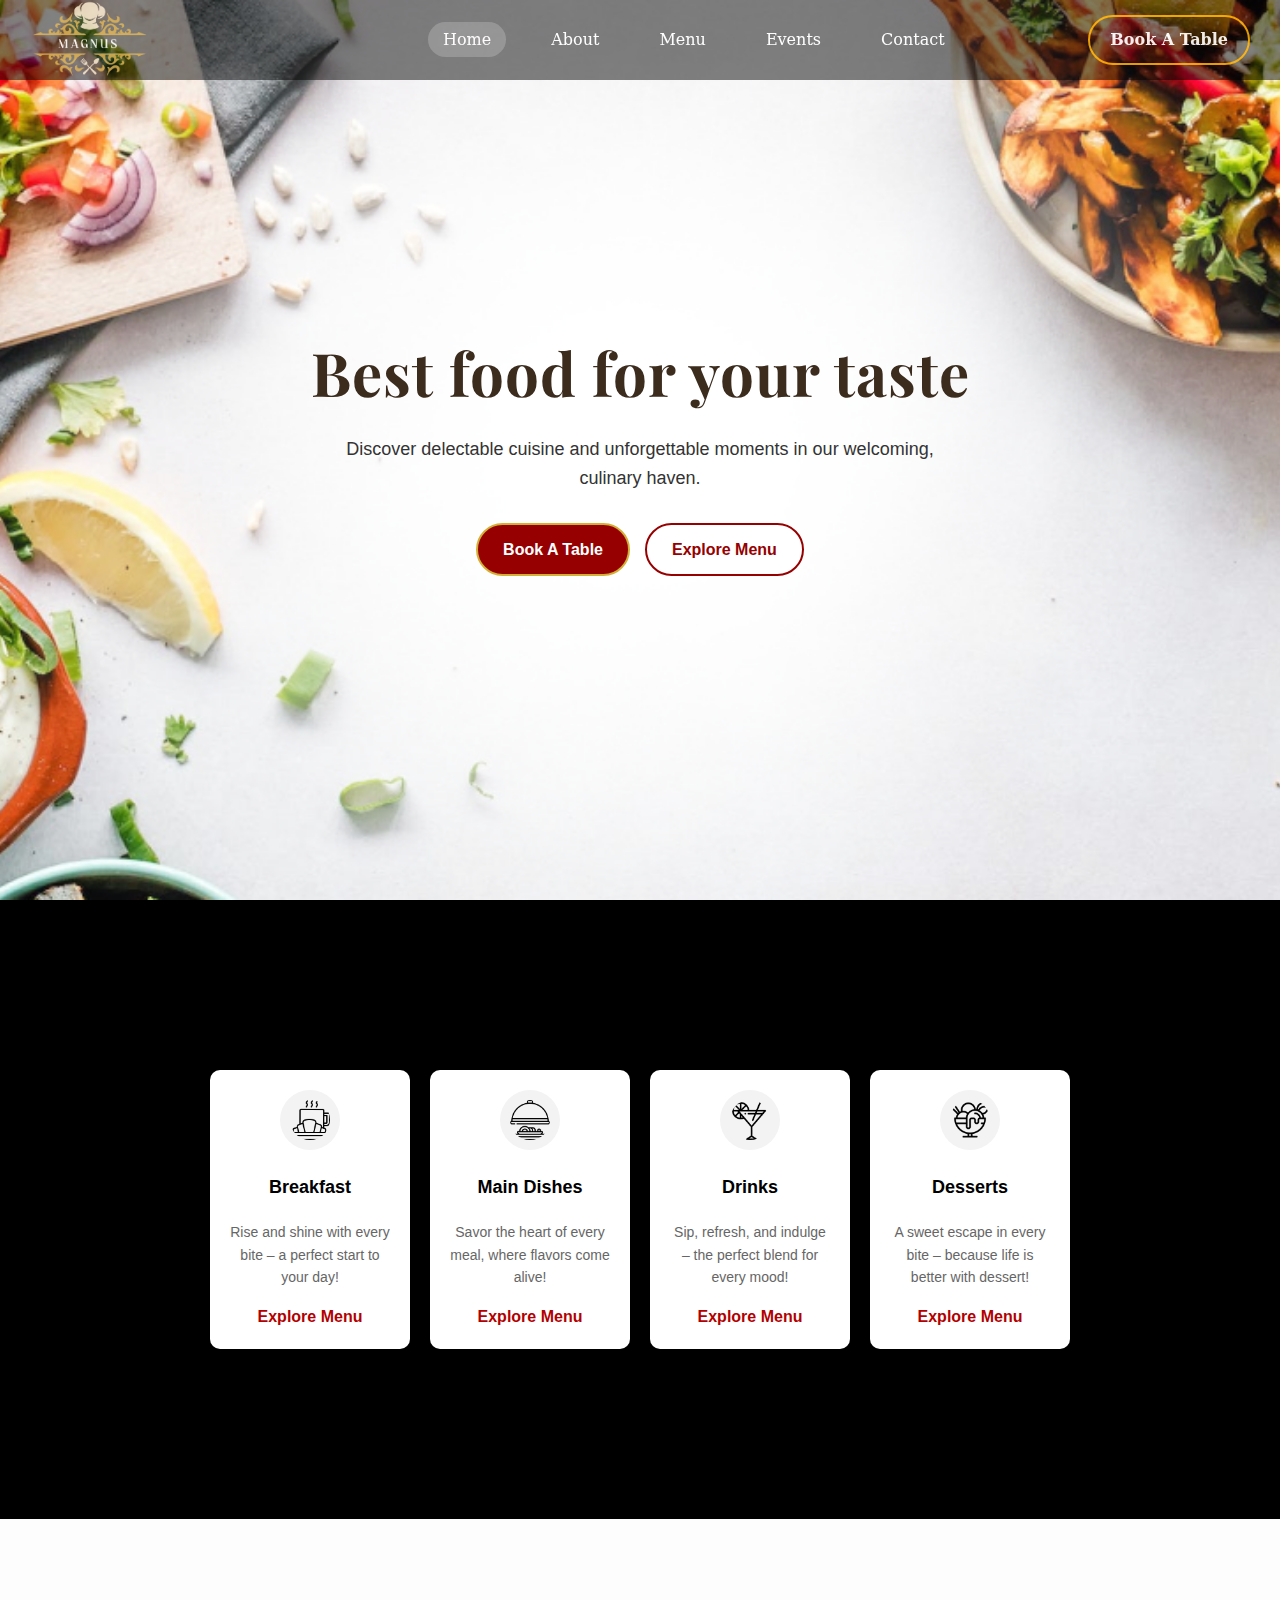
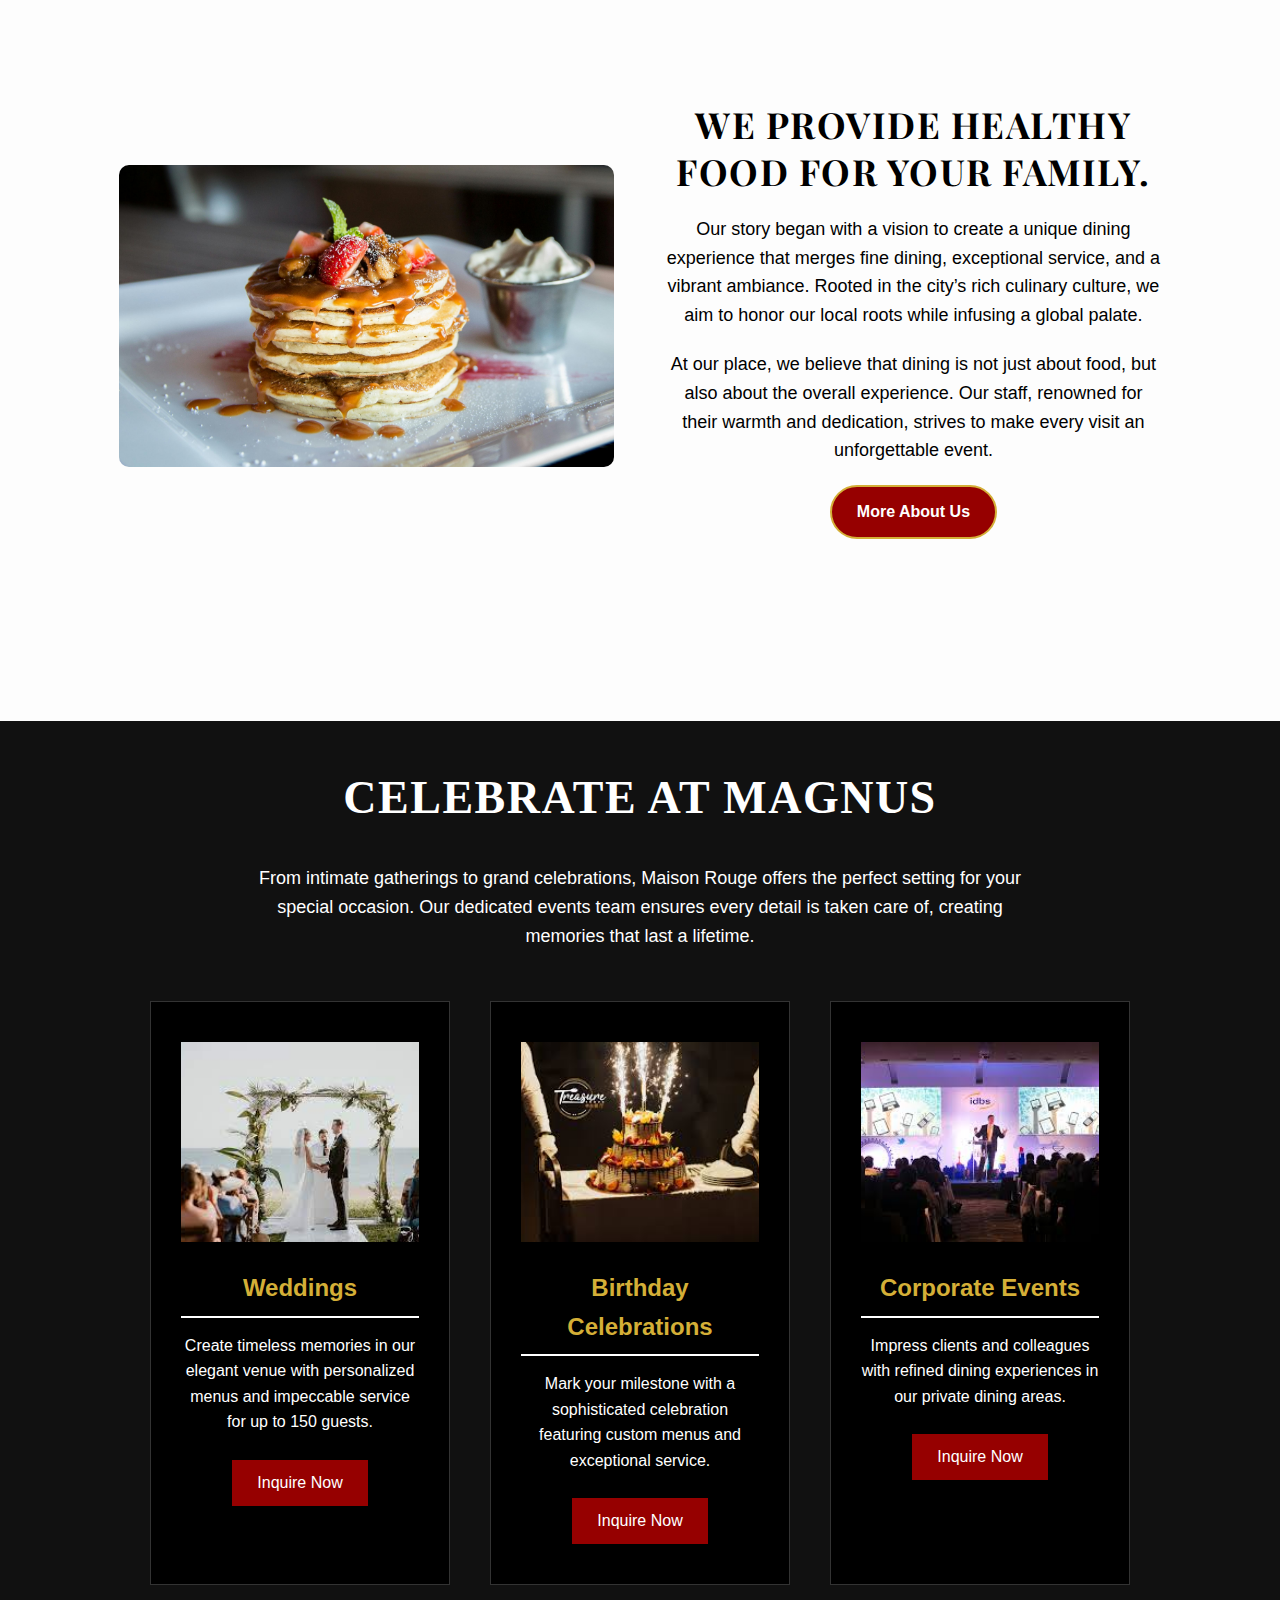
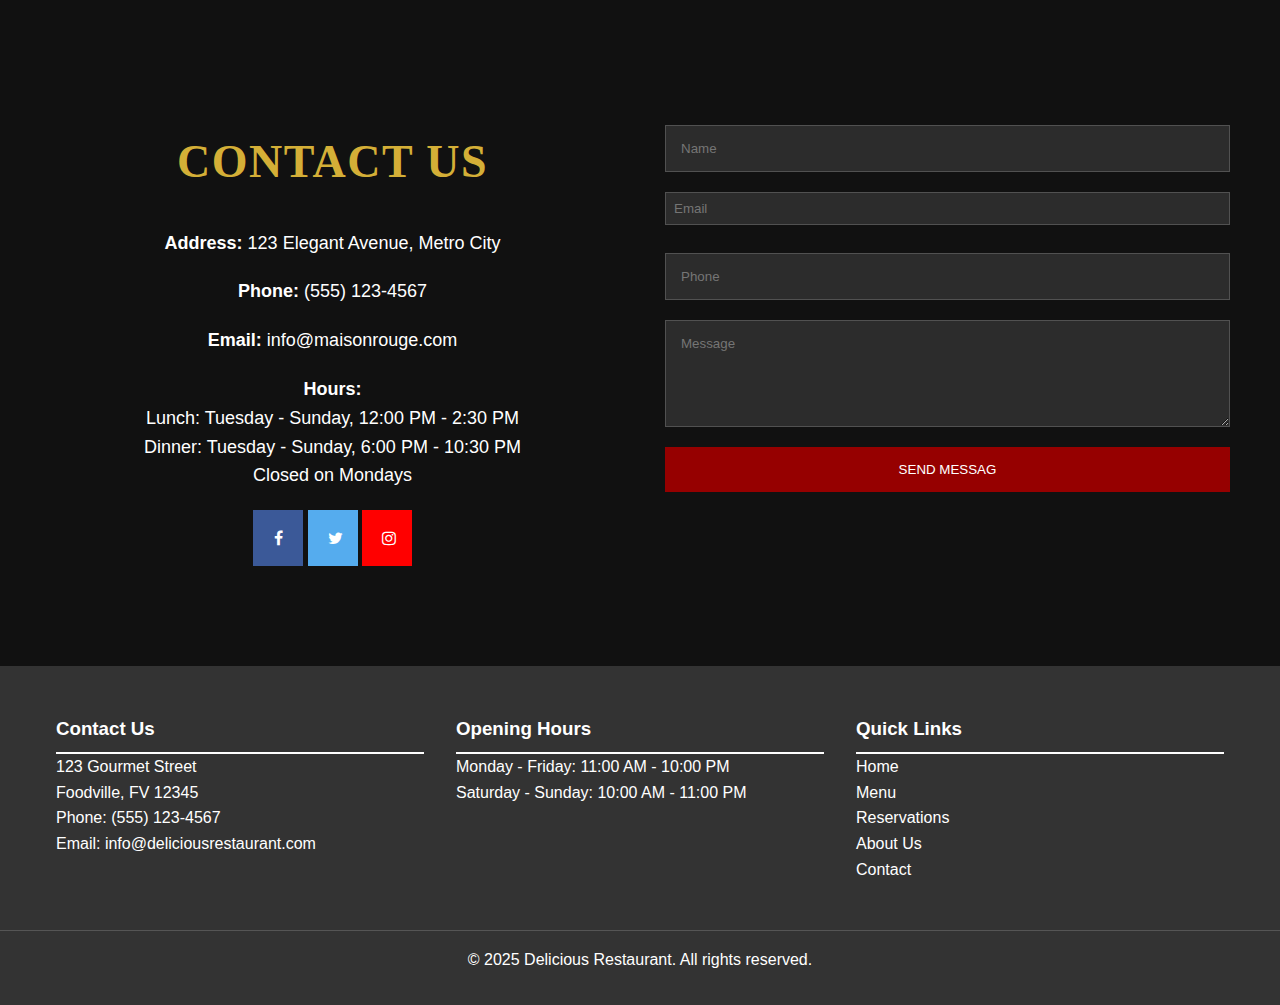
==== home.html @ 46269910 "initial commit" ====
<!DOCTYPE html>
<html lang="en">
<head>
    <meta charset="UTF-8">
    <meta name="viewport" content="width=device-width, initial-scale=1.0">
    <title>Magnus Restaurant</title>
    <link rel="stylesheet" href="style_home.css">
    <link href="https://fonts.googleapis.com/css2?family=Playfair+Display:wght@400;700&family=Montserrat:wght@400;700&display=swap" rel="stylesheet">
</head>
<body>
    <header>
        <div class="logo">
            <img src="pictures_icons/Logo3.png" alt="Magnus">
           
        </div>
        <nav>
            <ul>
                <li><a href="#" class="active">Home</a></li>
                <li><a href="#about">About</a></li>
                <li><a href="#menu">Menu</a></li>
                <li><a href="#events">Events</a></li>
                <li><a href="#contact">Contact</a></li>
            </ul>
        </nav>
        <a href="book.html" class="book-btn">Book A Table</a>
        
        <script>
            const navLinks= document.querySelectorAll("nav ul li a");
             navLinks.forEach(link => {
        link.addEventListener("click", function () {
 navLinks.forEach(nav => nav.classList.remove("active"));
            this.classList.add("active");
        });
    });
        </script>
    </header>
    

    <section id="home" class="hero">
        <h1>Best food for your taste</h1>
        <p>Discover delectable cuisine and unforgettable moments in our welcoming, culinary haven.</p>
        
        <div class="cta-buttons">
            <a href="book.html" class="btn primary">Book A Table</a>
            <a href="menu.html" class="btn secondary">Explore Menu</a>
        </div>
    </section>
    
    <section id="menu">
        <div class="menu-section">
            <div class="menu-card">
                <img src="pictures_icons/breakfast_icon.png" alt="Breakfast">
                <h3>Breakfast</h3>
                <p>Rise and shine with every bite – a perfect start to your day!</p>
                <a href="menu.html?category=breakfast">Explore Menu</a>
            </div>
            <div class="menu-card">
                <img src="pictures_icons/maindish_icon.png" alt="Main Dishes">
                <h3>Main Dishes</h3>
                <p>Savor the heart of every meal, where flavors come alive!</p>
                <a href="menu.html?category=main">Explore Menu</a>
            </div>
            <div class="menu-card">
                <img src="pictures_icons/drinnks_icon.png" alt="Drinks">
                <h3>Drinks</h3>
                <p>Sip, refresh, and indulge – the perfect blend for every mood!</p>
                <a href="menu.html?category=drinks">Explore Menu</a>
            </div>
            <div class="menu-card">
                <img src="pictures_icons/desert_icon.png" alt="Desserts">
                <h3>Desserts</h3>
                <p>A sweet escape in every bite – because life is better with dessert!</p>
                <a href="menu.html#category=desserts">Explore Menu</a>
            </div>
        </div>
    </section>
    
    <script>
        document.addEventListener("DOMContentLoaded", function () {
            const urlParams = new URLSearchParams(window.location.search);
            const category = urlParams.get("category"); // Get the category from the URL
    
            if (category) {
                // Simulate clicking the respective filter button
                const targetButton = document.querySelector(`.filter-btn[data-filter="${category}"]`);
                if (targetButton) {
                    targetButton.click();
                }
            }
        });
    </script>
    


    </section>
    <selection> 
         <!-- About -->
    <section id="about">
        <div class="about-section">
            <div class="image-container">
                <img src="/pictures_icons/food.jpg" alt="Delicious food">
               
            </div>
            <div class="text-container">
                <h2>We provide healthy food for your family.</h2>
                <p>Our story began with a vision to create a unique dining experience that merges fine dining, exceptional service, and a vibrant ambiance. Rooted in the city’s rich culinary culture, we aim to honor our local roots while infusing a global palate.</p>
                <p>At our place, we believe that dining is not just about food, but also about the overall experience. Our staff, renowned for their warmth and dedication, strives to make every visit an unforgettable event.</p>
                <a href="aboutus.html" class="btn">More About Us</a>
            </div>
        </div>
    </section>
</selection>
  
    

    <!-- Eventet -->
    <section id="events" class="events">
        <h2>Celebrate at MAGNUS</h2>
        <p>From intimate gatherings to grand celebrations, Maison Rouge offers the perfect setting for your special occasion. Our dedicated events team ensures every detail is taken care of, creating memories that last a lifetime.</p>
        
        <div class="event-types">
            <div class="event-type">
                <img src="pictures_icons/images.jpg" alt="Wedding venue">
                <h3>Weddings</h3>
                <p>Create timeless memories in our elegant venue with personalized menus and impeccable service for up to 150 guests.</p>
                <a href="book.html">Inquire Now</a>
            </div>
            <div class="event-type">
                <img src="pictures_icons/images-1.jpg" alt="Birthday celebration">
                <h3>Birthday Celebrations</h3>
                <p>Mark your milestone with a sophisticated celebration featuring custom menus and exceptional service.</p>
                <a href="book.html">Inquire Now</a>
            </div>
            <div class="event-type">
                <img src="pictures_icons/download-2.jpg" alt="Corporate event">
                <h3>Corporate Events</h3>
                <p>Impress clients and colleagues with refined dining experiences in our private dining areas.</p>
                <a href="book.html">Inquire Now</a>
            </div>
        </div>
    </section>
    
    <!-- Kontakti -->
    <section id="contact" class="contact">
        <div class="contact-info">
            <h2>Contact Us</h2>
            <p><strong>Address:</strong> 123 Elegant Avenue, Metro City</p>
            <p><strong>Phone:</strong> (555) 123-4567</p>
            <p><strong>Email:</strong> info@maisonrouge.com</p>
            <p><strong>Hours:</strong><br>
               Lunch: Tuesday - Sunday, 12:00 PM - 2:30 PM<br>
               Dinner: Tuesday - Sunday, 6:00 PM - 10:30 PM<br>
               Closed on Mondays
            </p>
 <link rel="stylesheet" href="https://cdnjs.cloudflare.com/ajax/libs/font-awesome/4.7.0/css/font-awesome.min.css">
<a href="https://www.facebook.com/" class="fa fa-facebook"></a>
<a href="https://x.com/i/flow/login?lang=en" class="fa fa-twitter"></a>
<a href="https://www.instagram.com/" class ="fa fa-instagram"></a>

        </div>
        <div class="contact-form">
            <form>
                <input type="text" placeholder="Name" required>
                <input type="email" placeholder="Email" required>
                <input type="tel" placeholder="Phone">
               
                <textarea rows="5" placeholder="Message" required></textarea>
                <button type="submit">SEND MESSAG</button>
            </form>
        </div>
    </section>
    
<!-- FOOTER -->

    <footer>
        <div class="footer-content">
            <div class="footer-section">
                <h3>Contact Us</h3>
                <p>123 Gourmet Street<br>Foodville, FV 12345</p>
                <p>Phone: (555) 123-4567</p>
                <p>Email: info@deliciousrestaurant.com</p>
            </div>
            <div class="footer-section">
                <h3>Opening Hours</h3>
                <ul>
                    <li>Monday - Friday: 11:00 AM - 10:00 PM</li>
                    <li>Saturday - Sunday: 10:00 AM - 11:00 PM</li>
                </ul>
            </div>
            <div class="footer-section">
                <h3>Quick Links</h3>
                <ul>
                    <li><a href="home.html">Home</a></li>
                    <li><a href="home.html#menu">Menu</a></li>
                    <li><a href="home.html#events">Reservations</a></li>
                    <li><a href="home.html#about">About Us</a></li>
                    <li><a href="home.html#contact">Contact</a></li>
                </ul>
            </div>
           
        </div>
        <div class="copyright">
            <p>&copy; 2025 Delicious Restaurant. All rights reserved.</p>
        </div>
    </footer>


   
</body>
</html>
---- style_home.css ----
body {
    font-family: 'Montserrat', sans-serif;
    margin: 0;
    padding: 0;
    color: #333;
}

/* Nav */
header {
    display: flex;
    justify-content: space-between;
    align-items: center; 
    position: fixed;
    padding: 20px 30px; 
    padding-top: 0;
    padding-bottom: 0;
    background-color:#0000008b; 
    font-family: 'Serif', sans-serif;
    width: 100%;
    z-index: 1000; 
    box-sizing: border-box;
    opacity: 0.9;
}

/* Logo  */
.logo {
    display: flex;
    align-items: center;
}

.logo img {
    height: 80px;
    margin-right: 150px;
}

/* Nav Menu */
nav ul {
    list-style: none;
    display: flex;
    gap: 30px;
    padding: 0;
    margin: 0;
}

nav ul li {
    list-style: none;
}

nav ul li a {
    text-decoration: none;
    color: #fff; 
    font-size: 16px;
    font-weight: 500;
    padding: 8px 15px;
    transition: background-color 0.3s ease, color 0.3s ease; 
    border-radius: 20px;
}

/* Active  item */
nav ul li a.active {
    background-color: rgba(255, 255, 255, 0.2); 
    color: rgb(255, 253, 253);
}

/* Hover effect */
nav ul li a:hover {
    background-color: rgba(203, 201, 201, 0.3);
    color: rgb(255, 255, 255); 
    border-radius: 20px;
}

/* Book A Table Button */
.book-btn {
    text-decoration: none;
    color: rgb(255, 255, 255);
    font-size: 16px;
    font-weight: bold;
    padding: 10px 20px;
   
    border: 2px solid #f8ab04;
    border-radius: 25px;
    transition: all 0.3s ease;
}

.book-btn:hover {
    background-color: rgba(241, 186, 21, 0.924);
}



/* faqa par */
section {
    padding: 120px 20px;
    text-align: center;
}


.hero {
    position: relative;
    color: rgb(0, 0, 0);
    text-align: center;
    height: 100vh; 
    display: flex;
    flex-direction: column;
    justify-content: center;
    align-items: center;
    font-size: 20px;
    padding: 0 20px;
}


.hero::before {
    content: "";
    position: absolute;
    top: 0;
    left: 0;
    width: 100%;
    height: 100%;
    background: url('pictures_icons/hero2.png') no-repeat center center/cover;
    z-index: -1;
}


.hero h1 {
    font-size: 60px;
    margin-bottom: 15px;
    font-family: 'Playfair Display', serif;
    font-weight: bold;
    letter-spacing: 1px;
    color: #3c2c1e; 
}

.hero p {
    font-size: 18px;
    color: #333;
    max-width: 600px;
    margin-bottom: 30px;
}


.cta-buttons {
    display: flex;
    gap: 15px;
}


.btn {
    padding: 12px 25px;
    text-decoration: none;
    border-radius: 50px;
    font-size: 18px;
    font-weight: bold;
    transition: 0.4s;
    display: inline-block;
}

.btn.primary {
    background: #960000;
    color: white;
}

.btn.primary:hover {
    background: #D4AF37;
}


.btn.secondary {
    border: 2px solid #960000;
    color: #960000;
    background: white;
}

.btn.secondary:hover {
    background: #D4AF37;
    color: white;
    border:#D4AF37;
}

section h2 {
    font-size: 40px;
    margin-bottom: 20px;
    font-family: 'Cormorant Garamond', serif;
    font-weight: bold;
    text-transform: uppercase;
    color: rgb(0, 0, 0);
    letter-spacing: 1.5px;
}




body {
    background: #000000; 
    color: #000000;
    font-family: 'Lora', serif;
}


/* menu ne home */
.menu-section {
    display: flex;
    justify-content: center;
    gap: 20px;
    padding: 50px 20px;
}
.menu-card {
    background: white;
    border-radius: 10px;
    padding: 20px;
    width: 200px;
    box-shadow: 0 2px 10px rgba(0, 0, 0, 0.1);
    transition: transform 0.3s ease-in-out;
}
.menu-card:hover {
    transform: translateY(-5px);
}
.menu-card img {
    width: 60px;
    height: 60px;
    background: #f3f3f3;
    border-radius: 50%;
    padding: 10px;
}
.menu-card h3 {
    margin: 15px 0 10px;
    font-size: 18px;
}
.menu-card p {
    font-size: 14px;
    color: #666;
}
.menu-card a {
    display: block;
    margin-top: 15px;
    color: #b30000;
    font-weight: bold;
    text-decoration: none;
}
.menu-card a:hover {
    text-decoration: underline;
}


/* evente ne home */
    
    .events {
        padding: 40px 50px;
        background-color: #111;
        text-align: center;
    }
    
    .events h2 {
        font-size: 46px;
        margin-bottom: 30px;
        color: #D4AF37; 
    }
    
    .events p {
        max-width: 800px;
        margin: 0 auto 50px;
        line-height: 1.6;
        font-size: 18px;
    }
   
    .events h2, .events p, .event-type h3, .event-type p, .event-type a {
        color: #ffffff;
    }
    .event-types {
        display: flex;
        flex-wrap: wrap;
        justify-content: center;
        gap: 40px;
        margin-top: 50px;
    }
    
    .event-type {
        width: 300px;
        background-color: #000000;
        padding: 40px 30px;
        border: 1px solid #333;
        transition: 0.3s;
    }
    
    .event-type:hover {
        border-color: #D4AF37; 
        transform: translateY(-10px);
    }
    
    .event-type img {
        width: 100%;
        height: 200px;
        object-fit: cover;
        margin-bottom: 20px;
    }
    
    .event-type h3 {
        font-size: 24px;
        margin-bottom: 15px;
        color: #D4AF37; 
    }
    
    .event-type p {
        margin-bottom: 25px;
        font-size: 16px;
    }
    
    .event-type a {
        display: inline-block;
        padding: 10px 25px;
        background-color: #960000;
        color: rgb(255, 255, 255);
        text-decoration: none;
        transition: 0.3s;
    }
    
    .event-type a:hover {
        background-color: #D4AF37; 
        color: rgb(255, 255, 255);
    }
  


/* about ne home */
#about {
    width: 100%;
    background-color: rgb(253, 253, 253);
}

.about-section {
    display: flex;
    width: 100%;
    max-width: 100%;
    gap: 5%;
    padding: 5% 8%;
    align-items: center;
    background-color: rgb(253, 253, 253);
}

.image-container {
    position: relative;
    flex: 1;
}

.image-container img {
    width: 100%;
    height: auto;
    border-radius: 10px;
    object-fit: cover;
}

.text-container {
    flex: 1;
}

.text-container h2 {
    font-size: clamp(24px, 4vw, 36px);
    margin-bottom: 20px;
    font-family: 'Playfair Display', serif;
    color: rgb(0, 0, 0);
    line-height: 1.3;
}

.text-container p {
    font-size: clamp(14px, 2vw, 18px);
    margin-bottom: 20px;
    line-height: 1.6;
}

.btn {
    display: inline-block;
    padding: 12px 25px;
    background: #960000;
    border: 2px solid #D4AF37;
    border-radius: 30px;
    text-decoration: none;
    color: white;
    font-weight: bold;
    font-size: clamp(14px, 1.5vw, 16px);
    transition: background 0.4s ease-in-out, color 0.4s ease-in-out, border 0.4s ease-in-out;
}

.btn:hover {
    background: #D4AF37;
    color: white;
}



/* ikonat e rrjeteve sociale te kontakti */

.fa {
    padding: 20px;
    font-size: 30px;
    width: 50px;
    text-align: center;
    text-decoration: none;
  }
  
  .fa:hover {
    opacity: 0.7;
  }


  .fa-facebook {
    background: #3B5998;
    color: white;
  }
  
 
  .fa-twitter {
    background: #55ACEE;
    color: white;
  }

  .fa-instagram{
      background: red;
      color: white;
  }


 /* kontakt ne home*/
 .contact {
    padding: 100px 50px;
    background-color: #111;
    display: flex;
    flex-wrap: wrap;
    justify-content: space-between;
    gap: 50px;
}

.contact-info {
    flex: 1;
    min-width: 300px;
    color: white;
}

.contact-info h2 {
    font-size: 46px;
    margin-bottom: 30px;
    color: #D4AF37; 
}

.contact-info p {
    margin-bottom: 20px;
    line-height: 1.6;
    font-size: 18px;
}

.contact-form {
    flex: 1;
    min-width: 300px;
}

.contact-form form {
    display: flex;
    flex-direction: column;
    gap: 20px;
}



.contact-form button {
    padding: 15px;
    background-color: #960000; 
    color: #fff;
    border: none;
    cursor: pointer;
    transition: 0.3s;
    font-family: inherit;
}
.contact-form input, .contact-form textarea {
    padding: 15px;
    background-color: #2c2c2c;
    border: 1px solid rgb(81, 81, 81);
    color: #e0e0e0;
    font-family: inherit;
    width: 100%;
    box-sizing: border-box;
}
.contact-form button:hover {
    background-color: #D4AF37;
    color: #000;
}





        /* footer */
        body {
            font-family: Arial, sans-serif;
            line-height: 1.6;
            margin: 0;
            padding: 0;
        }
        footer {
            background-color: #333;
            color: #fff;
            padding: 2rem 0;
            margin: 0;
        }
        .footer-content {
            display: flex;
            flex-wrap: wrap;
            justify-content: space-around;
            max-width: 1200px;
            margin: 0 auto;
        }
        .footer-section {
            flex: 1;
            margin: 1rem;
            min-width: 200px;
        }
        h3 {
            border-bottom: 2px solid #fff;
            padding-bottom: 0.5rem;
        }
        ul {
            list-style-type: none;
            padding: 0;
        }
        a {
            color: #fff;
            text-decoration: none;
        }
        a:hover {
            text-decoration: underline;
        }
        .social-icons a {
            font-size: 1.5rem;
            margin-right: 1rem;
        }
        input[type="email"] {
            width: 100%;
            padding: 0.5rem;
            margin-bottom: 0.5rem;
        }
        button {
            background-color: #f4a460;
            border: none;
            color: #fff;
            cursor: pointer;
            padding: 0.5rem 1rem;
        }
        .copyright {
            text-align: center;
            margin-top: 2rem;
            padding-top: 1rem;
            border-top: 1px solid #555;
        }







        @media (max-width: 768px) {
          
            header {
                flex-direction: column;
                padding: 10px;
            }
            
            .logo img {
                margin-right: 0;
                margin-bottom: 10px;
               padding-right: 300;
               
            }
            
            nav ul {
                flex-direction: column;
                gap: 10px;
            }
            
            .book-btn {
                margin-top: 10px;
            }

           
            .hero h1 {
                font-size: 36px;
            }

            .hero p {
                font-size: 16px;
            }

           
            .menu-section {
                flex-direction: column;
                align-items: center;
            }

            .menu-card {
                width: 80%;
                max-width: 300px;
            }

           
            .container {
                flex-direction: column;
            }

            .image-container, .text-container {
                width: 100%;
            }

       
            .event-types {
                flex-direction: column;
                align-items: center;
            }

            .event-type {
                width: 80%;
                max-width: 300px;
            }

           
            .contact {
                flex-direction: column;
            }

            .contact-info, .contact-form {
                width: 100%;
            }

       
            .footer-content {
                flex-direction: column;
            }

            .footer-section {
                width: 100%;
                margin: 1rem 0;
            }
        }


        @media (max-width: 768px) {
            .about-section {
                flex-direction: column;
                gap: 40px;
                padding: 40px 5%;
            }
            
            .image-container, .text-container {
                flex: none;
                width: 100%;
            }
            
            .text-container h2 {
                text-align: center;
            }
            
            .text-container p {
                text-align: center;
            }
            
            .text-container .btn {
                display: block;
                margin: 0 auto;
                text-align: center;
                max-width: 200px;
            }
        }
        * {
            margin: 0;
            padding: 0;
            box-sizing: border-box;
        }
        
        body {
            font-family: Arial, sans-serif;
            line-height: 1.6;
        }
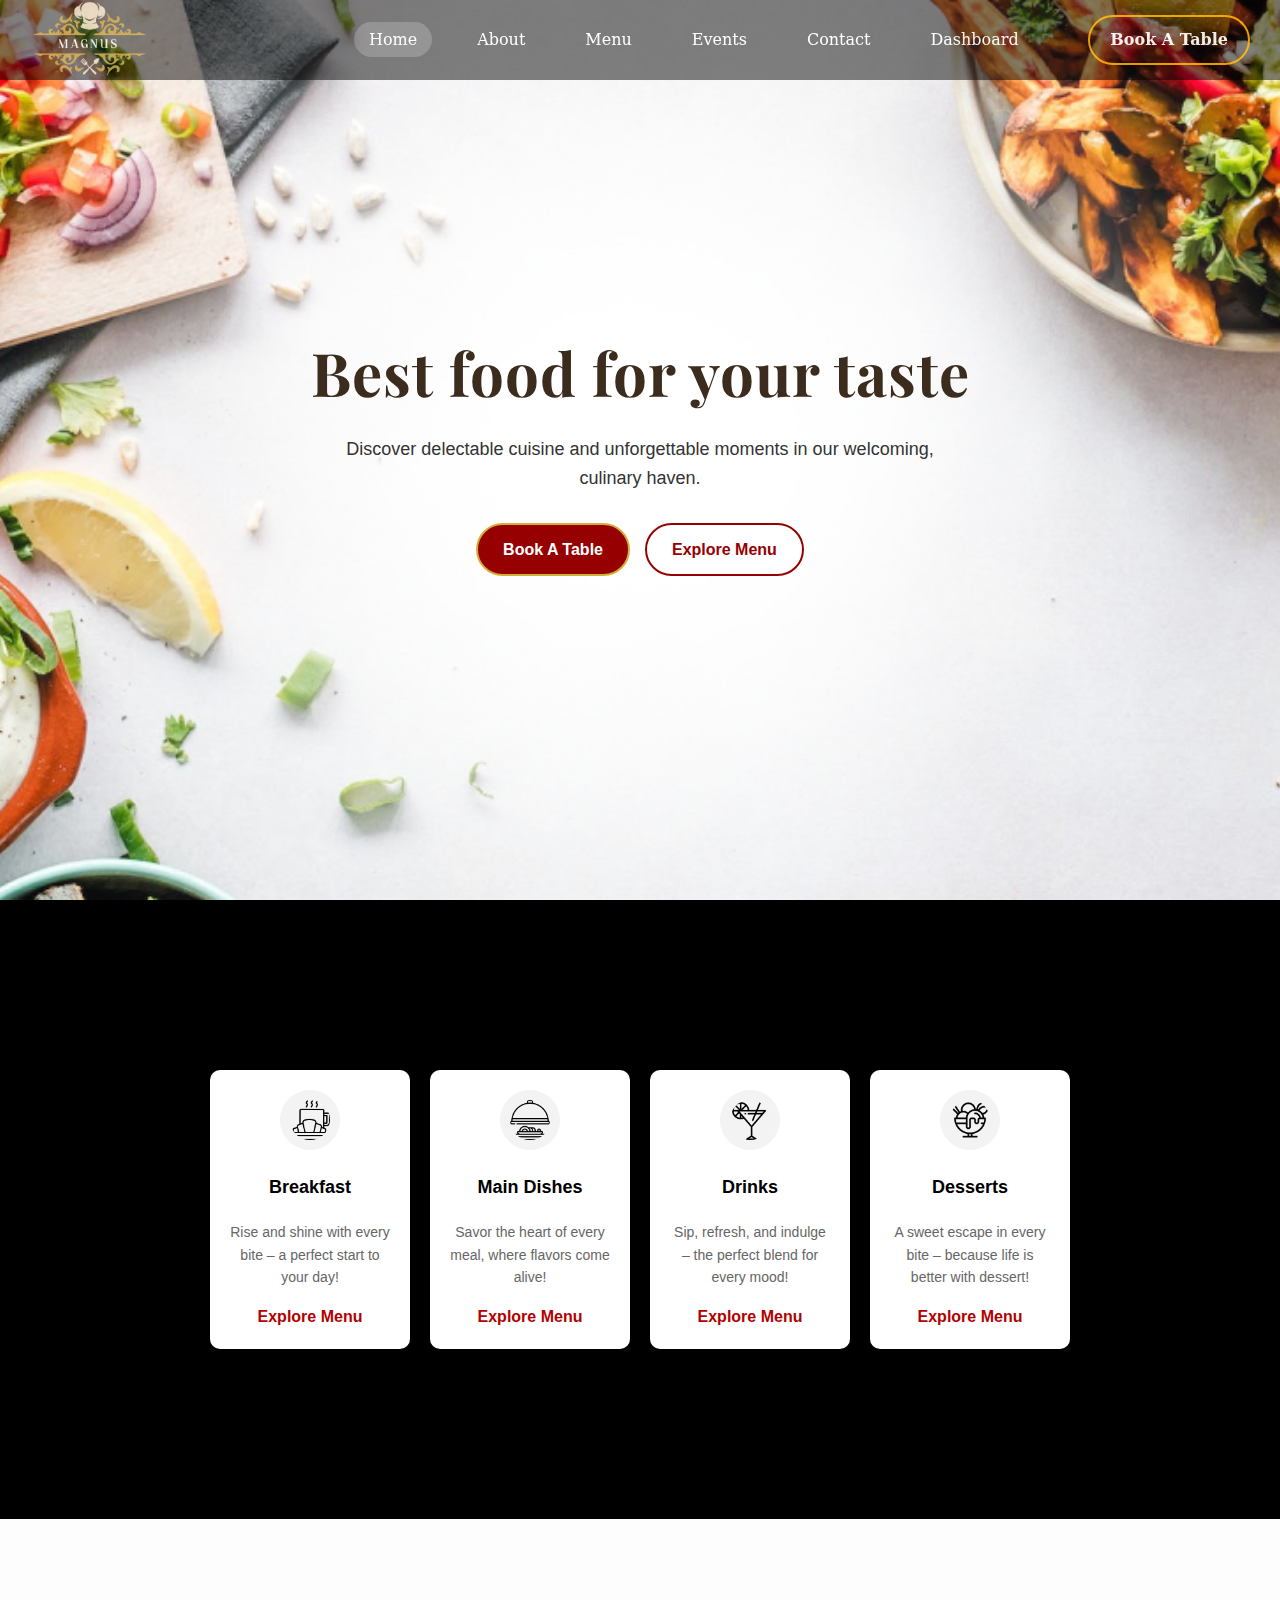
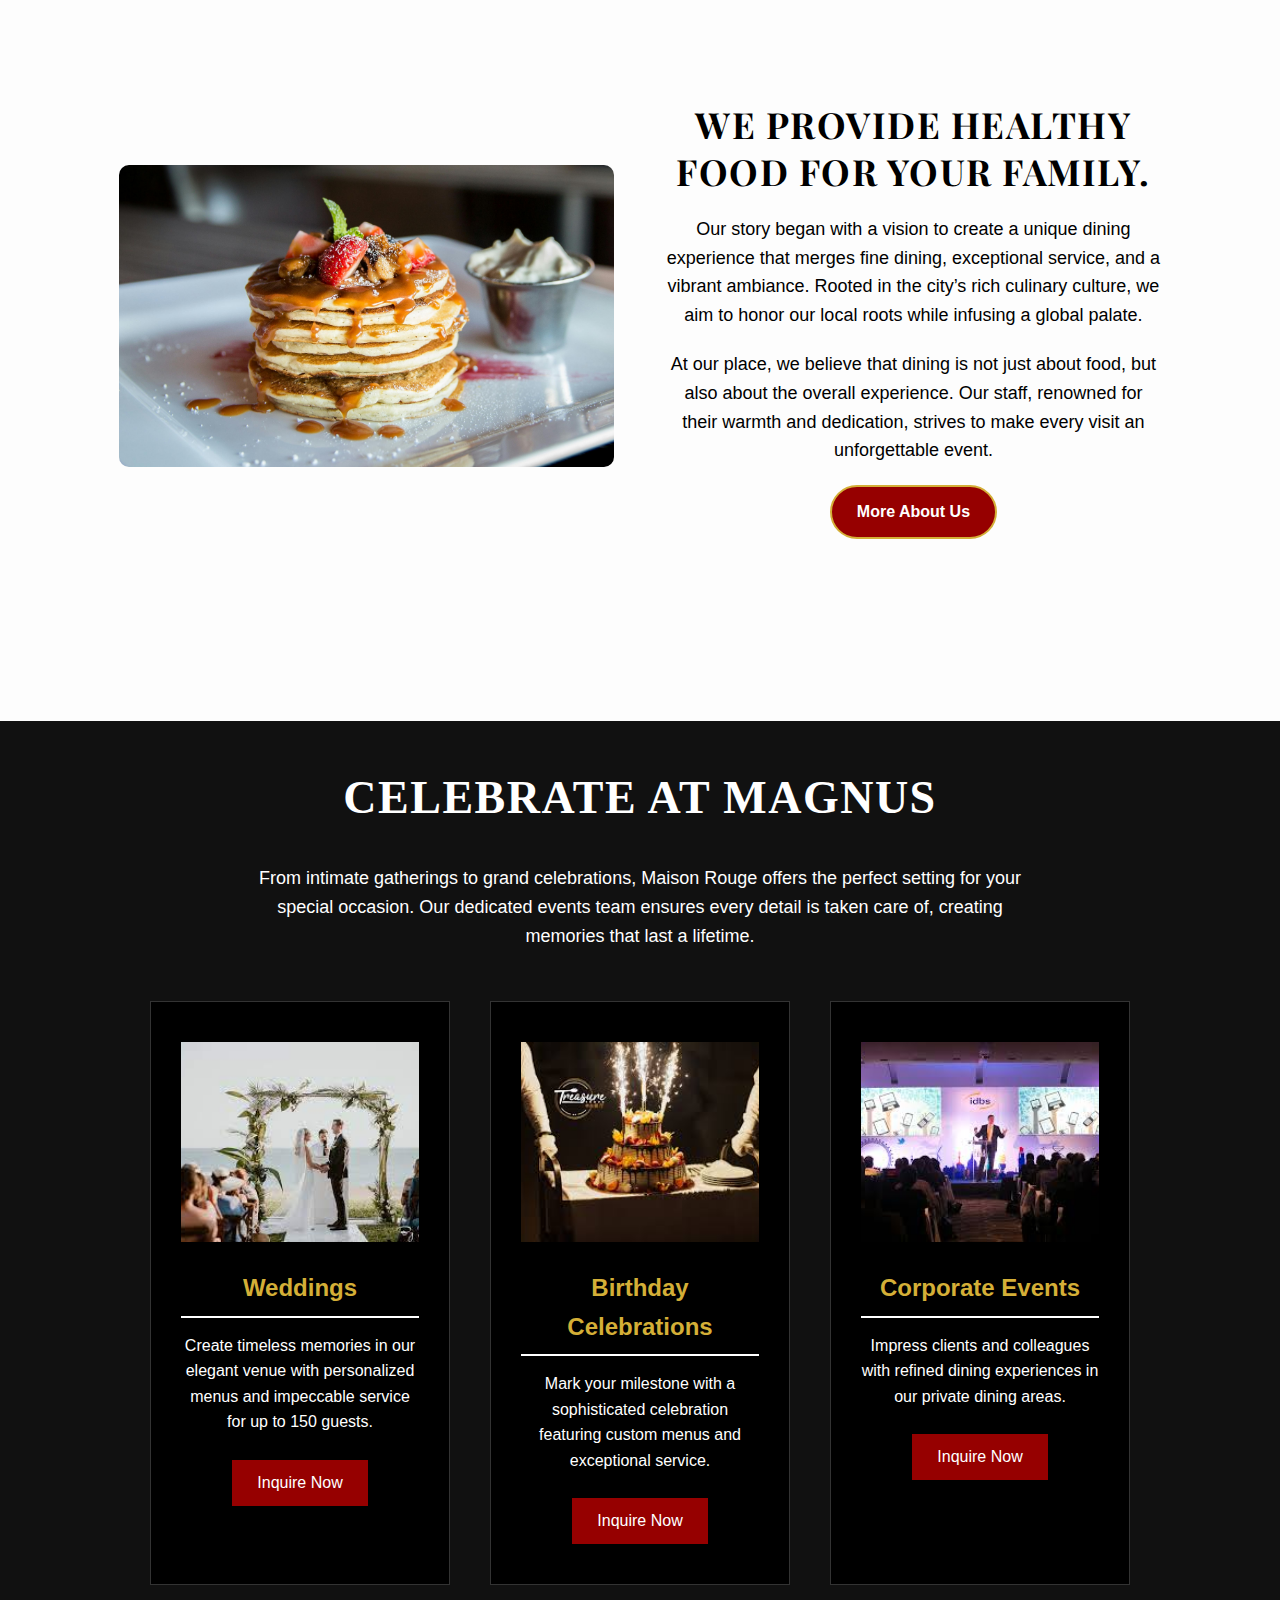
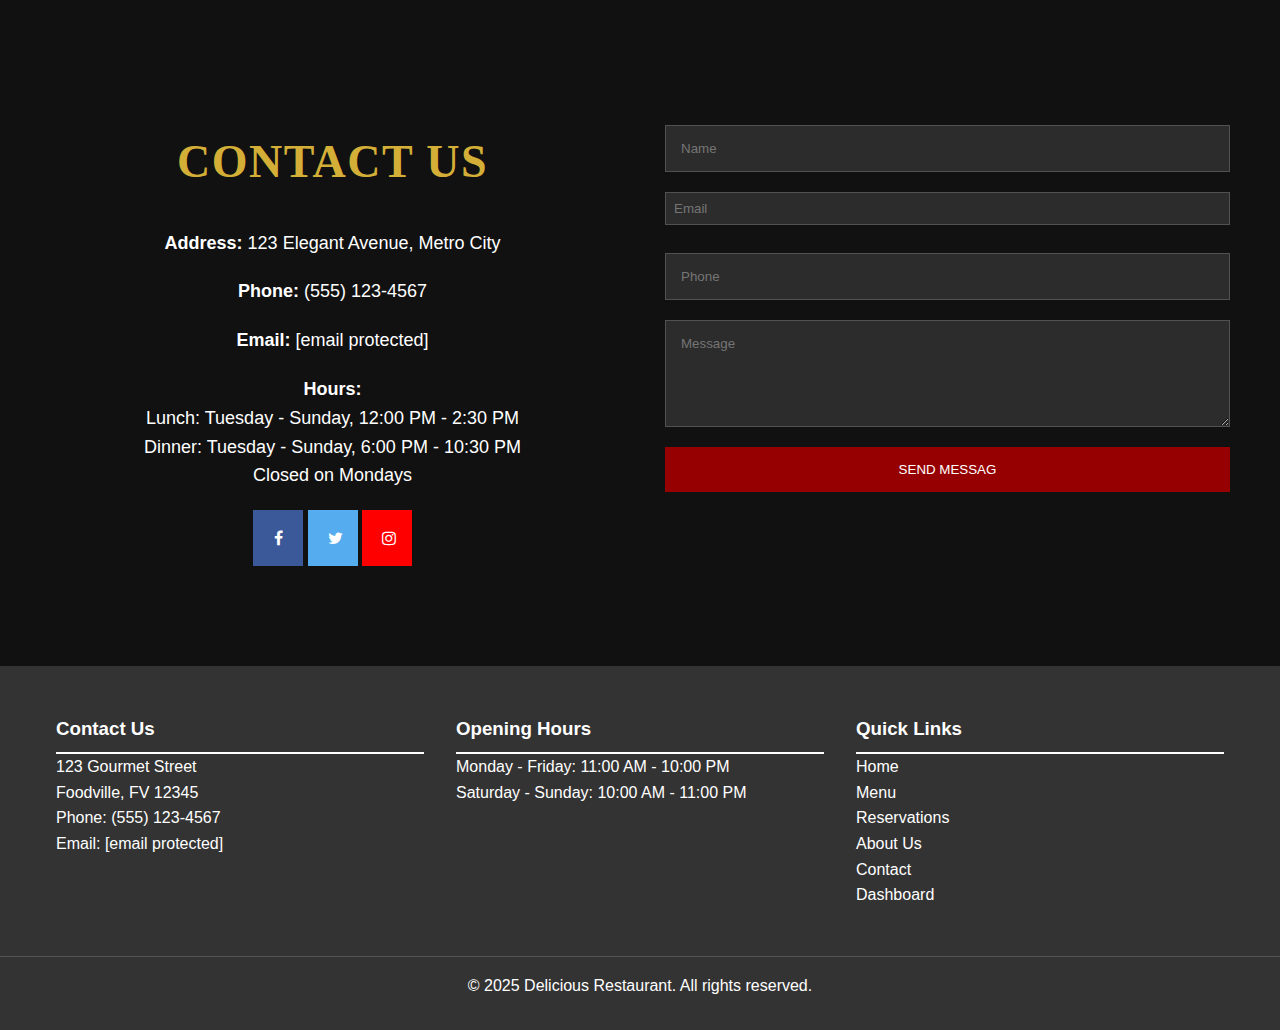
==== commit 3728527f: "add dashboard" ====
--- a/home.html
+++ b/home.html
@@ -20,6 +20,7 @@
                 <li><a href="#menu">Menu</a></li>
                 <li><a href="#events">Events</a></li>
                 <li><a href="#contact">Contact</a></li>
+                <li><a href="dashboard.html">Dashboard</a></li>
             </ul>
         </nav>
         <a href="book.html" class="book-btn">Book A Table</a>
@@ -146,7 +147,7 @@
             <h2>Contact Us</h2>
             <p><strong>Address:</strong> 123 Elegant Avenue, Metro City</p>
             <p><strong>Phone:</strong> (555) 123-4567</p>
-            <p><strong>Email:</strong> info@maisonrouge.com</p>
+            <p><strong>Email:</strong> <a href="/cdn-cgi/l/email-protection" class="__cf_email__" data-cfemail="a4cdcac2cbe4c9c5cdd7cbcad6cbd1c3c18ac7cbc9">[email&#160;protected]</a></p>
             <p><strong>Hours:</strong><br>
                Lunch: Tuesday - Sunday, 12:00 PM - 2:30 PM<br>
                Dinner: Tuesday - Sunday, 6:00 PM - 10:30 PM<br>
@@ -178,7 +179,7 @@
                 <h3>Contact Us</h3>
                 <p>123 Gourmet Street<br>Foodville, FV 12345</p>
                 <p>Phone: (555) 123-4567</p>
-                <p>Email: info@deliciousrestaurant.com</p>
+                <p>Email: <a href="/cdn-cgi/l/email-protection" class="__cf_email__" data-cfemail="026b6c646d4266676e6b616b6d777170677176637770636c762c616d6f">[email&#160;protected]</a></p>
             </div>
             <div class="footer-section">
                 <h3>Opening Hours</h3>
@@ -195,6 +196,7 @@
                     <li><a href="home.html#events">Reservations</a></li>
                     <li><a href="home.html#about">About Us</a></li>
                     <li><a href="home.html#contact">Contact</a></li>
+                    <li><a href="dashboard.html">Dashboard</a></li>
                 </ul>
             </div>
            
@@ -206,10 +208,5 @@
 
 
    
-</body>
+<script data-cfasync="false" src="/cdn-cgi/scripts/5c5dd728/cloudflare-static/email-decode.min.js"></script></body>
 </html>
-
-
-
-
-    